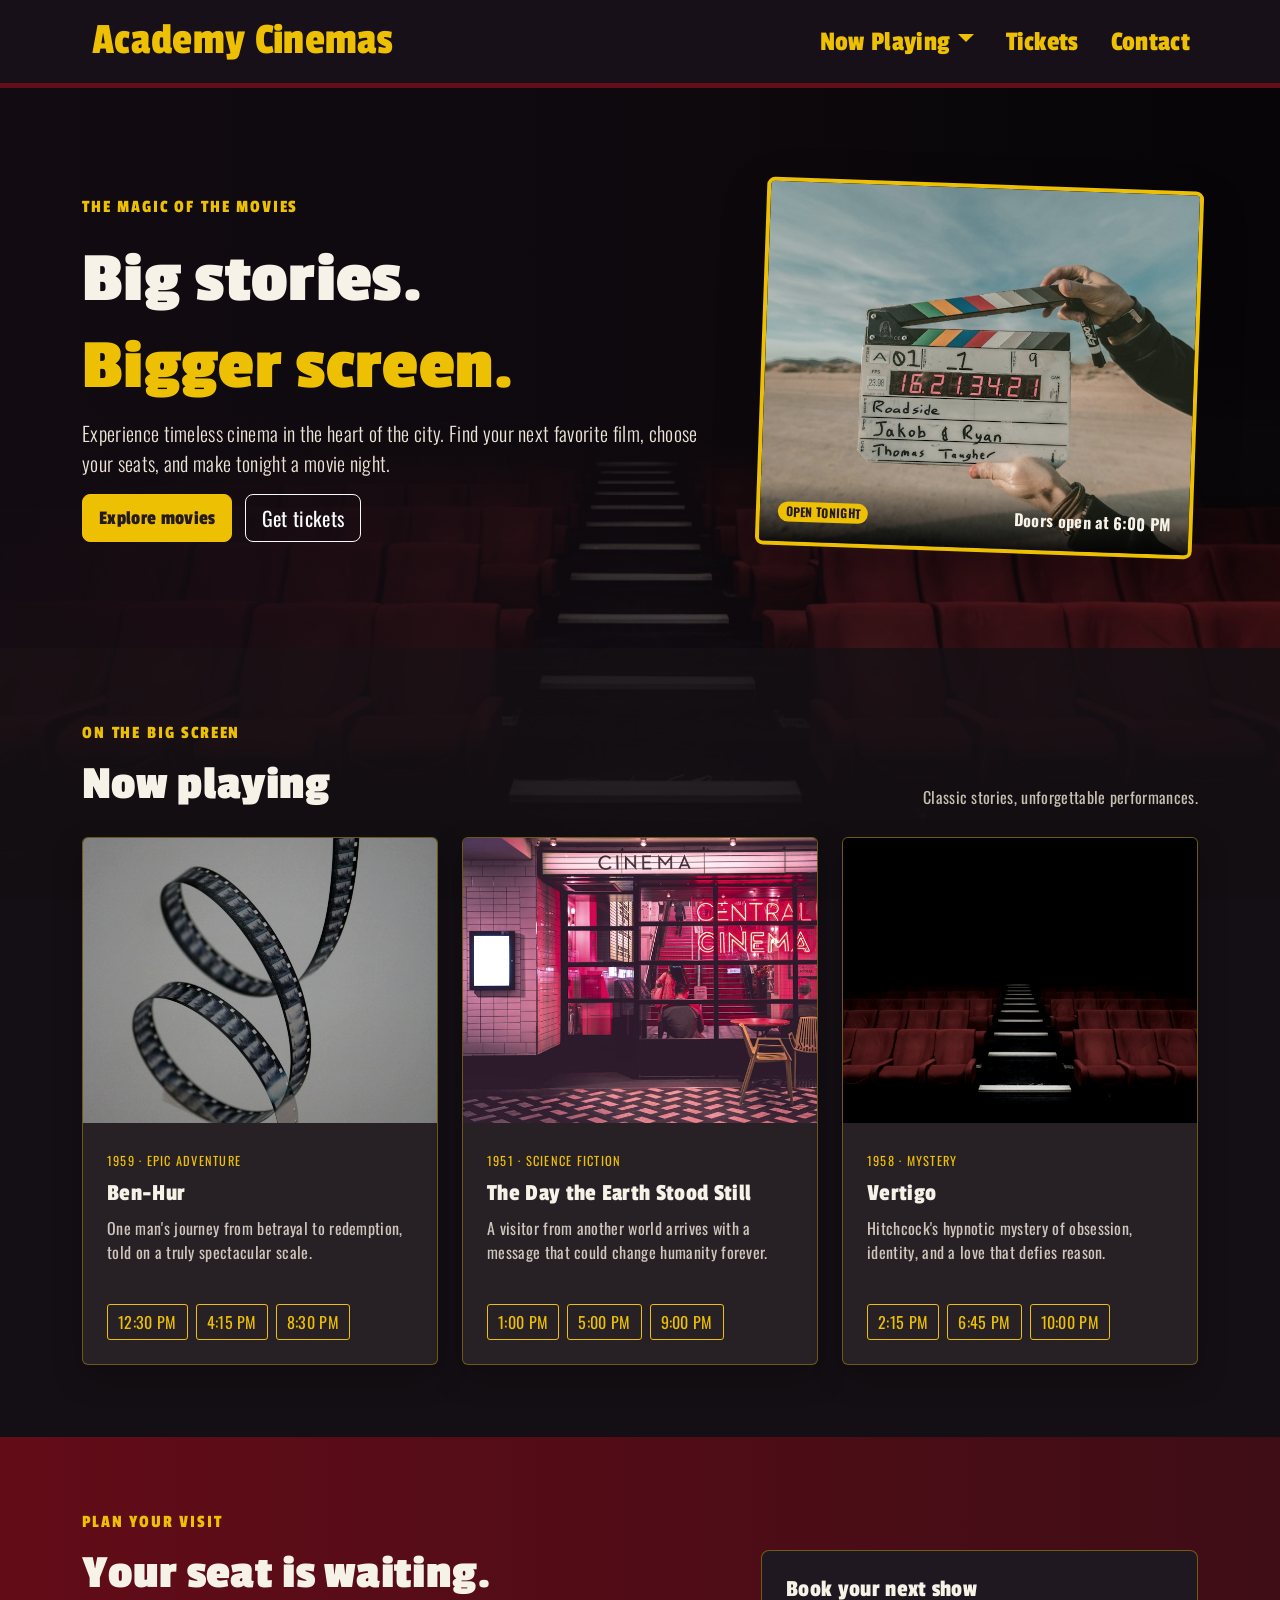
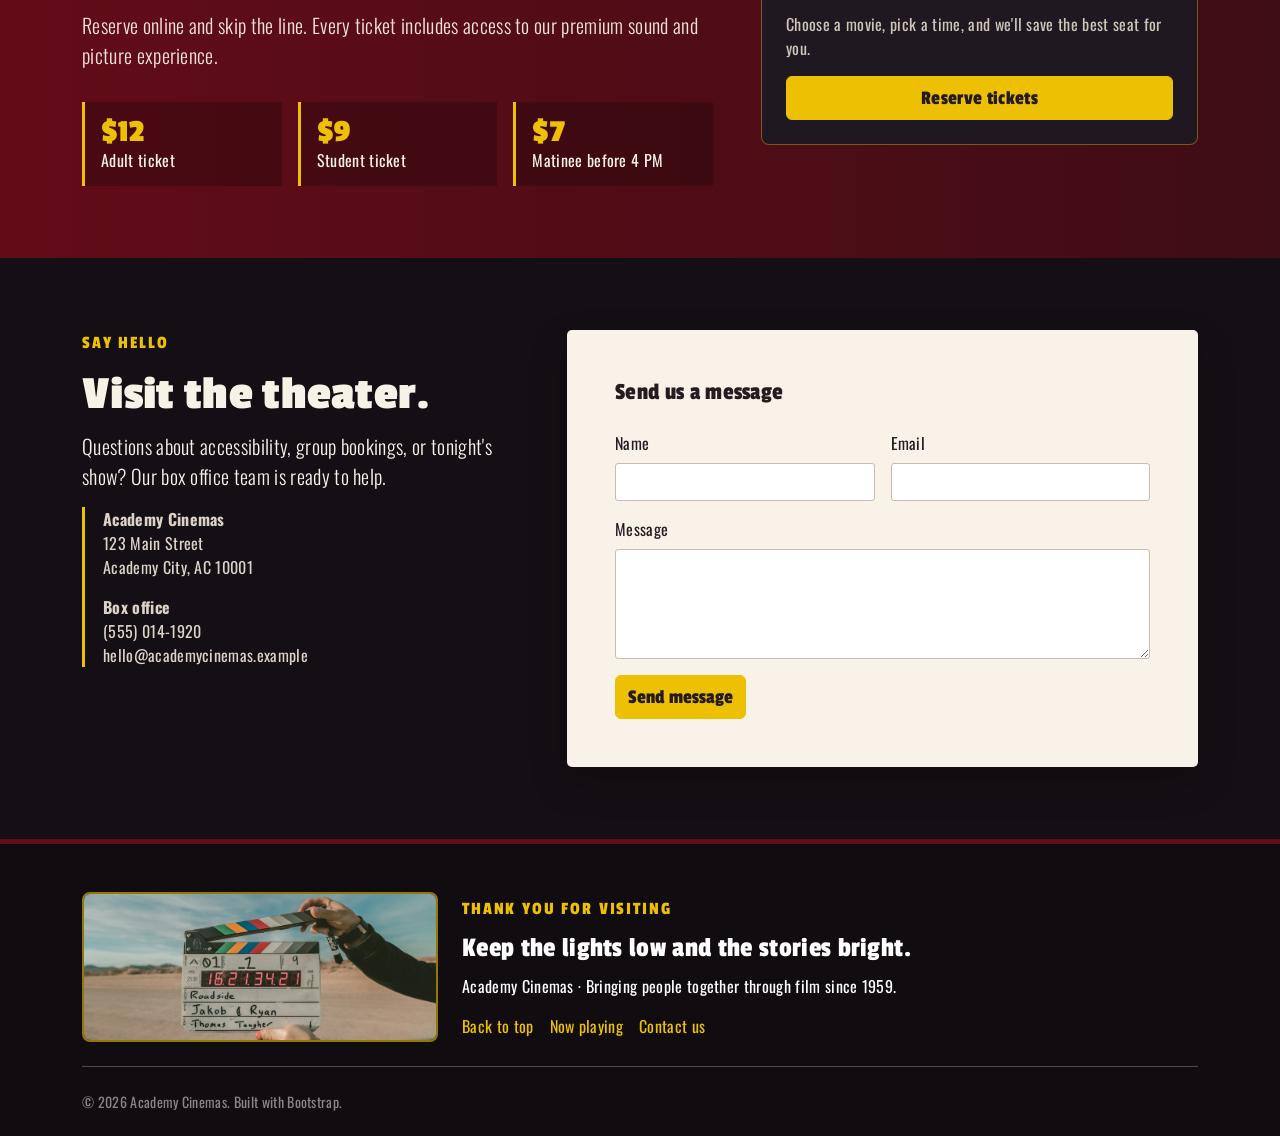
==== Academy-Cinemas/index.html @ 31a177cf "Add Academy Cinemas Bootstrap project" ====
<!doctype html>
<html lang="en">
<head>
  <meta charset="utf-8">
  <meta name="viewport" content="width=device-width, initial-scale=1">
  <meta name="description" content="Academy Cinemas - now playing movies, tickets, and showtimes.">
  <title>Academy Cinemas</title>

  <!-- Bootstrap CSS CDN -->
  <link href="https://cdn.jsdelivr.net/npm/bootstrap@5.3.3/dist/css/bootstrap.min.css" rel="stylesheet" integrity="sha384-QWTKZyjpPEjISv5WaRU9OFeRpok6YctnYmDr5pNlyT2bRjXh0JMhjY6hW+ALEwIH" crossorigin="anonymous">
  <!-- Custom CSS listed last to override Bootstrap CSS based on specificity -->
  <link rel="stylesheet" href="css/custom.css">
</head>
<body>
  <!-- NAVBAR -->
  <nav class="navbar navbar-expand-lg navbar-dark academy-navbar sticky-top" aria-label="Main navigation">
    <div class="container">
      <a class="navbar-brand" href="#home">Academy Cinemas</a>
      <button class="navbar-toggler" type="button" data-bs-toggle="collapse" data-bs-target="#navbarNavDropdown" aria-controls="navbarNavDropdown" aria-expanded="false" aria-label="Toggle navigation">
        <span class="navbar-toggler-icon"></span>
      </button>
      <div class="collapse navbar-collapse" id="navbarNavDropdown">
        <ul class="navbar-nav ms-auto align-items-lg-center">
          <li class="nav-item dropdown">
            <a class="nav-link dropdown-toggle" href="#now-playing" role="button" data-bs-toggle="dropdown" aria-expanded="false">Now Playing</a>
            <ul class="dropdown-menu movie-menu">
              <li><a class="dropdown-item" href="#ben-hur">Ben-Hur</a></li>
              <li><a class="dropdown-item" href="#stood-still">The Day the Earth Stood Still</a></li>
              <li><a class="dropdown-item" href="#vertigo">Vertigo</a></li>
            </ul>
          </li>
          <li class="nav-item"><a class="nav-link" href="#tickets">Tickets</a></li>
          <li class="nav-item"><a class="nav-link" href="#contact">Contact</a></li>
        </ul>
      </div>
    </div>
  </nav>

  <main id="home">
    <!-- HERO -->
    <section class="hero-section py-5">
      <div class="container py-5">
        <div class="row align-items-center g-5">
          <div class="col-lg-7">
            <p class="eyebrow mb-3">The magic of the movies</p>
            <h1 class="display-2 fw-bold">Big stories.<br><span class="text-accent">Bigger screen.</span></h1>
            <p class="lead hero-copy">Experience timeless cinema in the heart of the city. Find your next favorite film, choose your seats, and make tonight a movie night.</p>
            <a class="btn btn-academy btn-lg me-2" href="#now-playing">Explore movies</a>
            <a class="btn btn-outline-light btn-lg" href="#tickets">Get tickets</a>
          </div>
          <div class="col-lg-5">
            <div class="hero-card shadow-lg">
              <img src="images/cinema-screen.jpg" alt="Movie theater seats facing a bright cinema screen" class="img-fluid">
              <div class="hero-card-caption"><span class="badge rounded-pill">OPEN TONIGHT</span><strong>Doors open at 6:00 PM</strong></div>
            </div>
          </div>
        </div>
      </div>
    </section>

    <!-- NOW PLAYING -->
    <section id="now-playing" class="section-shell py-5">
      <div class="container py-4">
        <div class="section-heading d-flex flex-wrap justify-content-between align-items-end gap-3 mb-4">
          <div><p class="eyebrow mb-2">On the big screen</p><h2 class="display-5 fw-bold mb-0">Now playing</h2></div>
          <p class="section-note mb-1">Classic stories, unforgettable performances.</p>
        </div>
        <div class="row g-4">
          <article id="ben-hur" class="col-md-4"><div class="movie-card h-100">
            <img src="images/ben-hur.jpg" alt="Ben-Hur movie poster style image" class="movie-poster">
            <div class="p-4"><span class="movie-year">1959 · EPIC ADVENTURE</span><h3 class="h4 mt-2">Ben-Hur</h3><p>One man's journey from betrayal to redemption, told on a truly spectacular scale.</p><div class="showtimes"><a href="#tickets">12:30 PM</a><a href="#tickets">4:15 PM</a><a href="#tickets">8:30 PM</a></div></div>
          </div></article>
          <article id="stood-still" class="col-md-4"><div class="movie-card h-100">
            <img src="images/stood-still.jpg" alt="The Day the Earth Stood Still movie poster style image" class="movie-poster">
            <div class="p-4"><span class="movie-year">1951 · SCIENCE FICTION</span><h3 class="h4 mt-2">The Day the Earth Stood Still</h3><p>A visitor from another world arrives with a message that could change humanity forever.</p><div class="showtimes"><a href="#tickets">1:00 PM</a><a href="#tickets">5:00 PM</a><a href="#tickets">9:00 PM</a></div></div>
          </div></article>
          <article id="vertigo" class="col-md-4"><div class="movie-card h-100">
            <img src="images/vertigo.jpg" alt="Vertigo movie poster style image" class="movie-poster">
            <div class="p-4"><span class="movie-year">1958 · MYSTERY</span><h3 class="h4 mt-2">Vertigo</h3><p>Hitchcock's hypnotic mystery of obsession, identity, and a love that defies reason.</p><div class="showtimes"><a href="#tickets">2:15 PM</a><a href="#tickets">6:45 PM</a><a href="#tickets">10:00 PM</a></div></div>
          </div></article>
        </div>
      </div>
    </section>

    <!-- TICKETS -->
    <section id="tickets" class="tickets-section py-5">
      <div class="container py-4"><div class="row align-items-center g-5">
        <div class="col-lg-7"><p class="eyebrow mb-2">Plan your visit</p><h2 class="display-5 fw-bold">Your seat is waiting.</h2><p class="lead">Reserve online and skip the line. Every ticket includes access to our premium sound and picture experience.</p><div class="row g-3 mt-2"><div class="col-sm-4"><div class="ticket-detail"><strong>$12</strong><span>Adult ticket</span></div></div><div class="col-sm-4"><div class="ticket-detail"><strong>$9</strong><span>Student ticket</span></div></div><div class="col-sm-4"><div class="ticket-detail"><strong>$7</strong><span>Matinee before 4 PM</span></div></div></div></div>
        <div class="col-lg-5"><div class="ticket-box p-4 rounded-3"><h3 class="h4">Book your next show</h3><p>Choose a movie, pick a time, and we'll save the best seat for you.</p><a class="btn btn-academy w-100" href="#contact">Reserve tickets</a></div></div>
      </div></div>
    </section>

    <!-- CONTACT -->
    <section id="contact" class="section-shell py-5"><div class="container py-4"><div class="row g-5">
      <div class="col-lg-5"><p class="eyebrow mb-2">Say hello</p><h2 class="display-5 fw-bold">Visit the theater.</h2><p class="lead">Questions about accessibility, group bookings, or tonight's show? Our box office team is ready to help.</p><div class="contact-details"><p><strong>Academy Cinemas</strong><br>123 Main Street<br>Academy City, AC 10001</p><p><strong>Box office</strong><br>(555) 014-1920<br>hello@academycinemas.example</p></div></div>
      <div class="col-lg-7"><form class="contact-form p-4 p-md-5" action="#contact" method="post"><h3 class="h4 mb-4">Send us a message</h3><div class="row g-3"><div class="col-md-6"><label for="name" class="form-label">Name</label><input id="name" name="name" type="text" class="form-control" required></div><div class="col-md-6"><label for="email" class="form-label">Email</label><input id="email" name="email" type="email" class="form-control" required></div><div class="col-12"><label for="message" class="form-label">Message</label><textarea id="message" name="message" class="form-control" rows="4" required></textarea></div><div class="col-12"><button type="submit" class="btn btn-academy">Send message</button></div></div></form></div>
    </div></div></section>
  </main>

  <!-- FOOTER -->
  <footer class="academy-footer text-white pt-5 pb-4"><div class="container"><div class="row align-items-center g-4"><div class="col-md-4"><img src="images/footer-reel.jpg" alt="Film reel and cinema light" class="footer-image rounded-3"></div><div class="col-md-8"><p class="eyebrow mb-2">Thank you for visiting</p><h2 class="h3">Keep the lights low and the stories bright.</h2><p class="mb-3">Academy Cinemas · Bringing people together through film since 1959.</p><div class="d-flex flex-wrap gap-3"><a href="#home">Back to top</a><a href="#now-playing">Now playing</a><a href="#contact">Contact us</a></div></div></div><hr class="my-4"><p class="small text-white-50 mb-0">&copy; 2026 Academy Cinemas. Built with Bootstrap.</p></div></footer>

  <!-- Bootstrap JavaScript CDN -->
  <script src="https://cdn.jsdelivr.net/npm/bootstrap@5.3.3/dist/js/bootstrap.bundle.min.js" integrity="sha384-YvpcrYf0tY3lHB60NNkmXc5s9fDVZLESaAA55NDzOxhy9GkcIdslK1eN7N6jIeHz" crossorigin="anonymous"></script>
</body>
</html>
---- Academy-Cinemas/css/custom.css ----
@import url('https://fonts.googleapis.com/css2?family=Oswald:wght@400;500;600&family=Passion+One&display=swap');

:root {
  --main-color: rgb(126, 133, 130);
  --main-color-accent: rgb(237, 192, 3);
  --main-color-transparent: rgba(126, 133, 130, .88);
  --secondary-color: rgba(24, 17, 25, .96);
  --accent-color: rgb(36, 36, 36);
  --accent-text-color: rgb(255, 255, 255);
  --main-font-family: 'Passion One', cursive;
  --body-font-family: 'Oswald', sans-serif;
}

html { scroll-behavior: smooth; }
body { min-width: 320px; background: #171217 url('../images/theater-curtains.jpg') center top / cover fixed; color: #f7f2e8; font-family: var(--body-font-family); letter-spacing: .02em; }

.academy-navbar { min-height: 88px; background: var(--secondary-color); border-bottom: 5px solid #620d17; }
.navbar-brand { color: var(--main-color-accent) !important; font-family: var(--main-font-family); font-size: 2.8rem; line-height: 1; padding-left: 10px; }
.nav-link { color: var(--main-color-accent) !important; font-family: var(--main-font-family); font-size: 1.75rem; padding-left: 1.5rem !important; }
.nav-link:hover, .nav-link:focus { color: var(--accent-text-color) !important; text-shadow: 0 0 5px rgba(237, 192, 3, .75); }
.navbar-toggler { border: 0; }
.navbar-toggler:focus { box-shadow: 0 0 0 .2rem rgba(237, 192, 3, .35); }
.navbar-toggler-icon { background-image: url("data:image/svg+xml,%3csvg xmlns='http://www.w3.org/2000/svg' viewBox='0 0 30 30'%3e%3cpath stroke='rgb(237,192,3)' stroke-linecap='round' stroke-miterlimit='10' stroke-width='2' d='M4 7h22M4 15h22M4 23h22'/%3e%3c/svg%3e"); }
.movie-menu { border: 0; border-radius: 0; box-shadow: 0 0 16px 2px rgba(0,0,0,.4); background: var(--accent-color); padding: 0; }
.dropdown-item { color: var(--main-color-accent); font-family: var(--main-font-family); text-align: center; font-size: 1.45rem; padding: 12px 18px; border-bottom: 2px solid rgb(117,77,13); white-space: normal; }
.dropdown-item:hover, .dropdown-item:focus { color: #fff; background-color: #363636; }

.hero-section { background: linear-gradient(90deg, rgba(18,12,18,.97), rgba(18,12,18,.75), rgba(18,12,18,.38)); min-height: 560px; }
.eyebrow { color: var(--main-color-accent); font-family: var(--main-font-family); font-size: 1.15rem; letter-spacing: .1em; text-transform: uppercase; }
.hero-section h1, h2, h3 { font-family: var(--main-font-family); }
.hero-copy { color: #eee5d8; max-width: 620px; }
.text-accent { color: var(--main-color-accent); }
.btn-academy { background: var(--main-color-accent); border-color: var(--main-color-accent); color: #241a20; font-family: var(--main-font-family); font-size: 1.25rem; }
.btn-academy:hover, .btn-academy:focus { background: #fff; border-color: #fff; color: #241a20; }
.hero-card { position: relative; overflow: hidden; border: 4px solid var(--main-color-accent); border-radius: 8px; transform: rotate(2deg); }
.hero-card img { display: block; width: 100%; height: 360px; object-fit: cover; filter: saturate(.8); }
.hero-card-caption { position: absolute; inset: auto 0 0; display: flex; justify-content: space-between; gap: 10px; align-items: center; padding: 18px; background: linear-gradient(transparent, rgba(0,0,0,.9)); font-family: var(--body-font-family); }
.hero-card-caption .badge { background: var(--main-color-accent); color: #241a20; }

.section-shell { background: rgba(20, 16, 20, .92); }
.section-note { color: #c8bfb1; }
.movie-card { overflow: hidden; background: #272126; border: 1px solid rgba(237,192,3,.35); border-radius: 6px; box-shadow: 0 12px 30px rgba(0,0,0,.25); transition: transform .25s ease, border-color .25s ease; }
.movie-card:hover { transform: translateY(-6px); border-color: var(--main-color-accent); }
.movie-poster { display: block; width: 100%; height: 285px; object-fit: cover; filter: saturate(.75) contrast(1.08); }
.movie-year { color: var(--main-color-accent); font-size: .78rem; letter-spacing: .1em; }
.movie-card p { min-height: 72px; color: #cfc5bb; }
.showtimes { display: flex; flex-wrap: wrap; gap: 8px; }
.showtimes a { border: 1px solid var(--main-color-accent); border-radius: 3px; color: var(--main-color-accent); padding: 5px 10px; text-decoration: none; }
.showtimes a:hover { background: var(--main-color-accent); color: #241a20; }

.tickets-section { background: linear-gradient(90deg, rgba(101,12,24,.97), rgba(68,12,21,.88)); }
.tickets-section .lead { color: #f3e4da; }
.ticket-detail { display: flex; flex-direction: column; padding: 14px 16px; background: rgba(0,0,0,.24); border-left: 3px solid var(--main-color-accent); }
.ticket-detail strong { color: var(--main-color-accent); font-family: var(--main-font-family); font-size: 2rem; line-height: 1; }
.ticket-box { background: #201820; border: 1px solid rgba(237,192,3,.4); }
.ticket-box p { color: #cfc5bb; }

.contact-details { border-left: 3px solid var(--main-color-accent); padding-left: 18px; color: #ddd2c8; }
.contact-form { background: #f8f2e8; border-radius: 5px; color: #261b21; box-shadow: 0 15px 35px rgba(0,0,0,.25); }
.contact-form .form-control { border-color: #c7bdb1; border-radius: 3px; }
.contact-form .form-control:focus { border-color: #8d1522; box-shadow: 0 0 0 .25rem rgba(141,21,34,.18); }

.academy-footer { background: #100c10; border-top: 5px solid #620d17; }
.academy-footer a { color: var(--main-color-accent); text-decoration: none; }
.academy-footer a:hover { color: #fff; }
.footer-image { width: 100%; height: 150px; object-fit: cover; border: 2px solid rgba(237,192,3,.6); }

@media (max-width: 991.98px) {
  .navbar-collapse { padding: 14px 0; }
  .nav-link { padding-left: 0 !important; }
  .movie-menu { border: 1px solid rgba(237,192,3,.35); }
}
@media (max-width: 575.98px) {
  .navbar-brand { font-size: 2.2rem; }
  .hero-section h1 { font-size: 3.6rem; }
  .hero-card img { height: 270px; }
  .hero-card-caption { flex-direction: column; align-items: flex-start; }
}
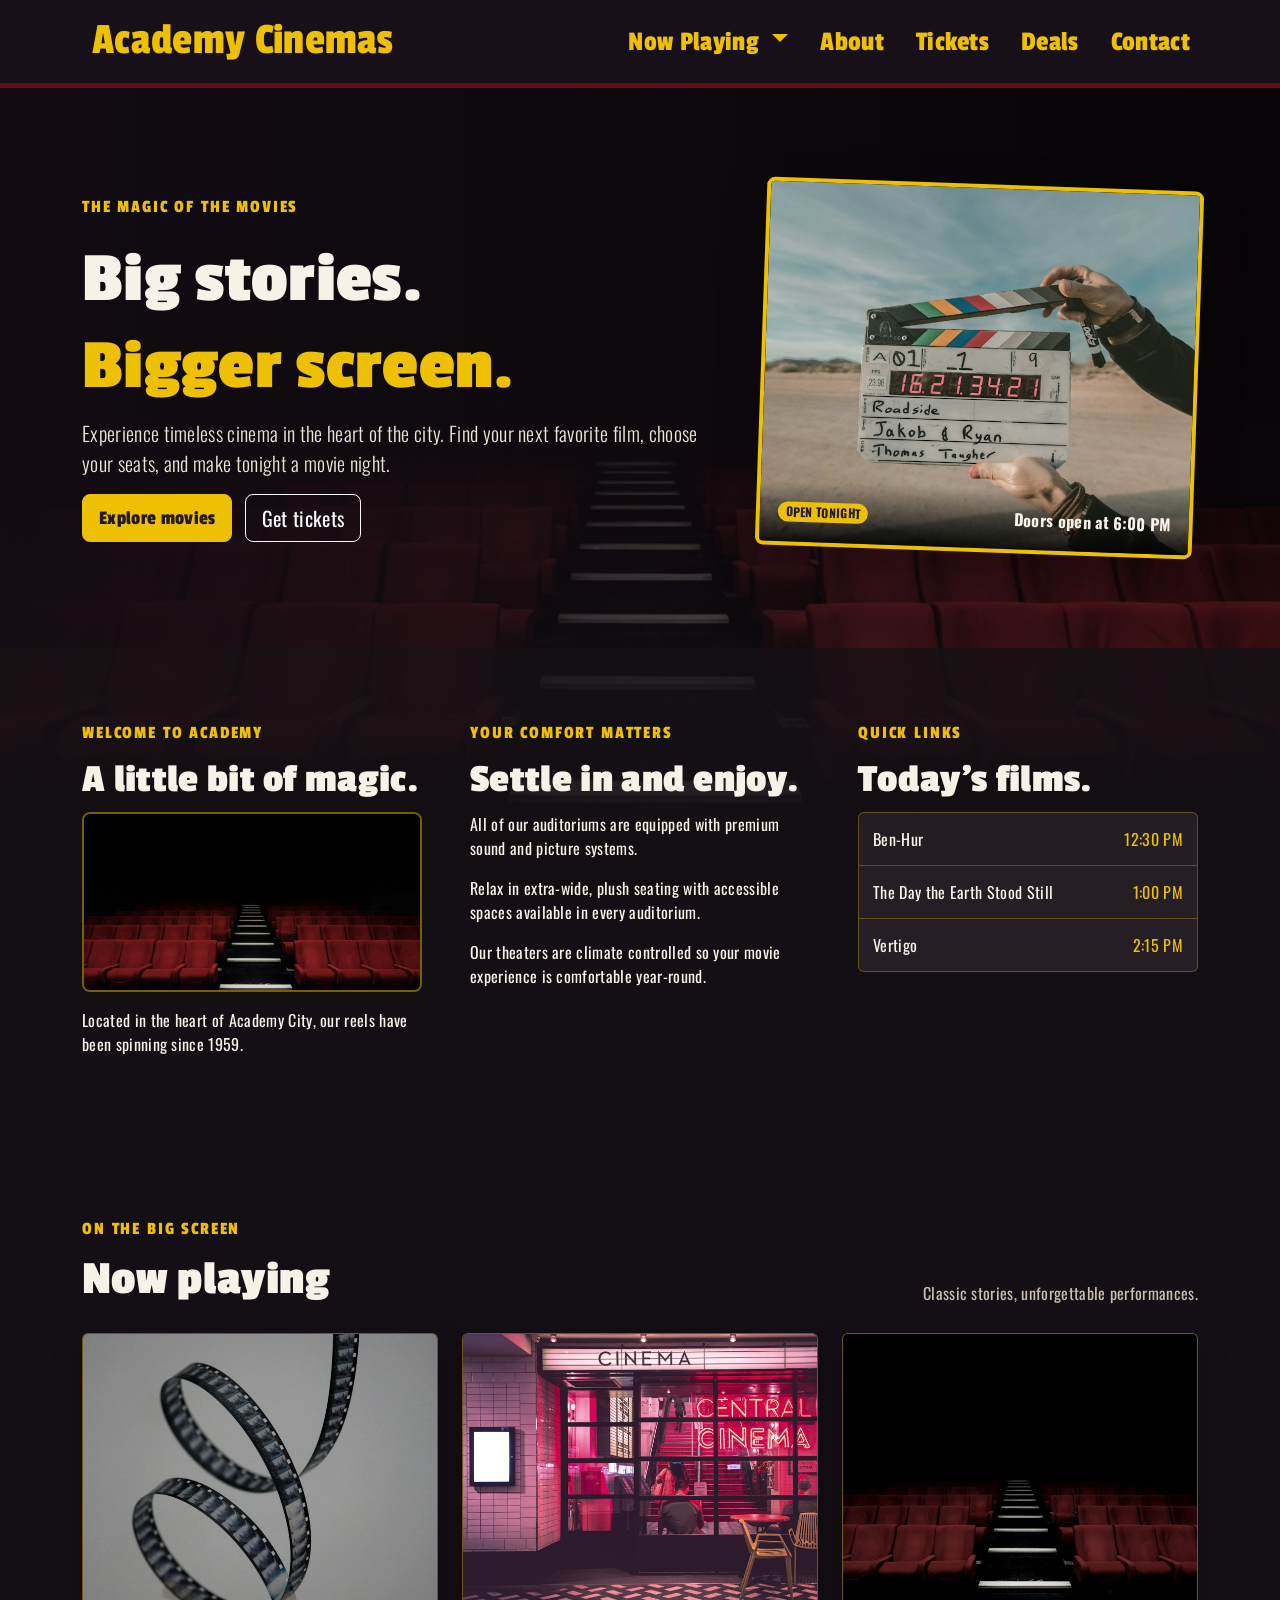
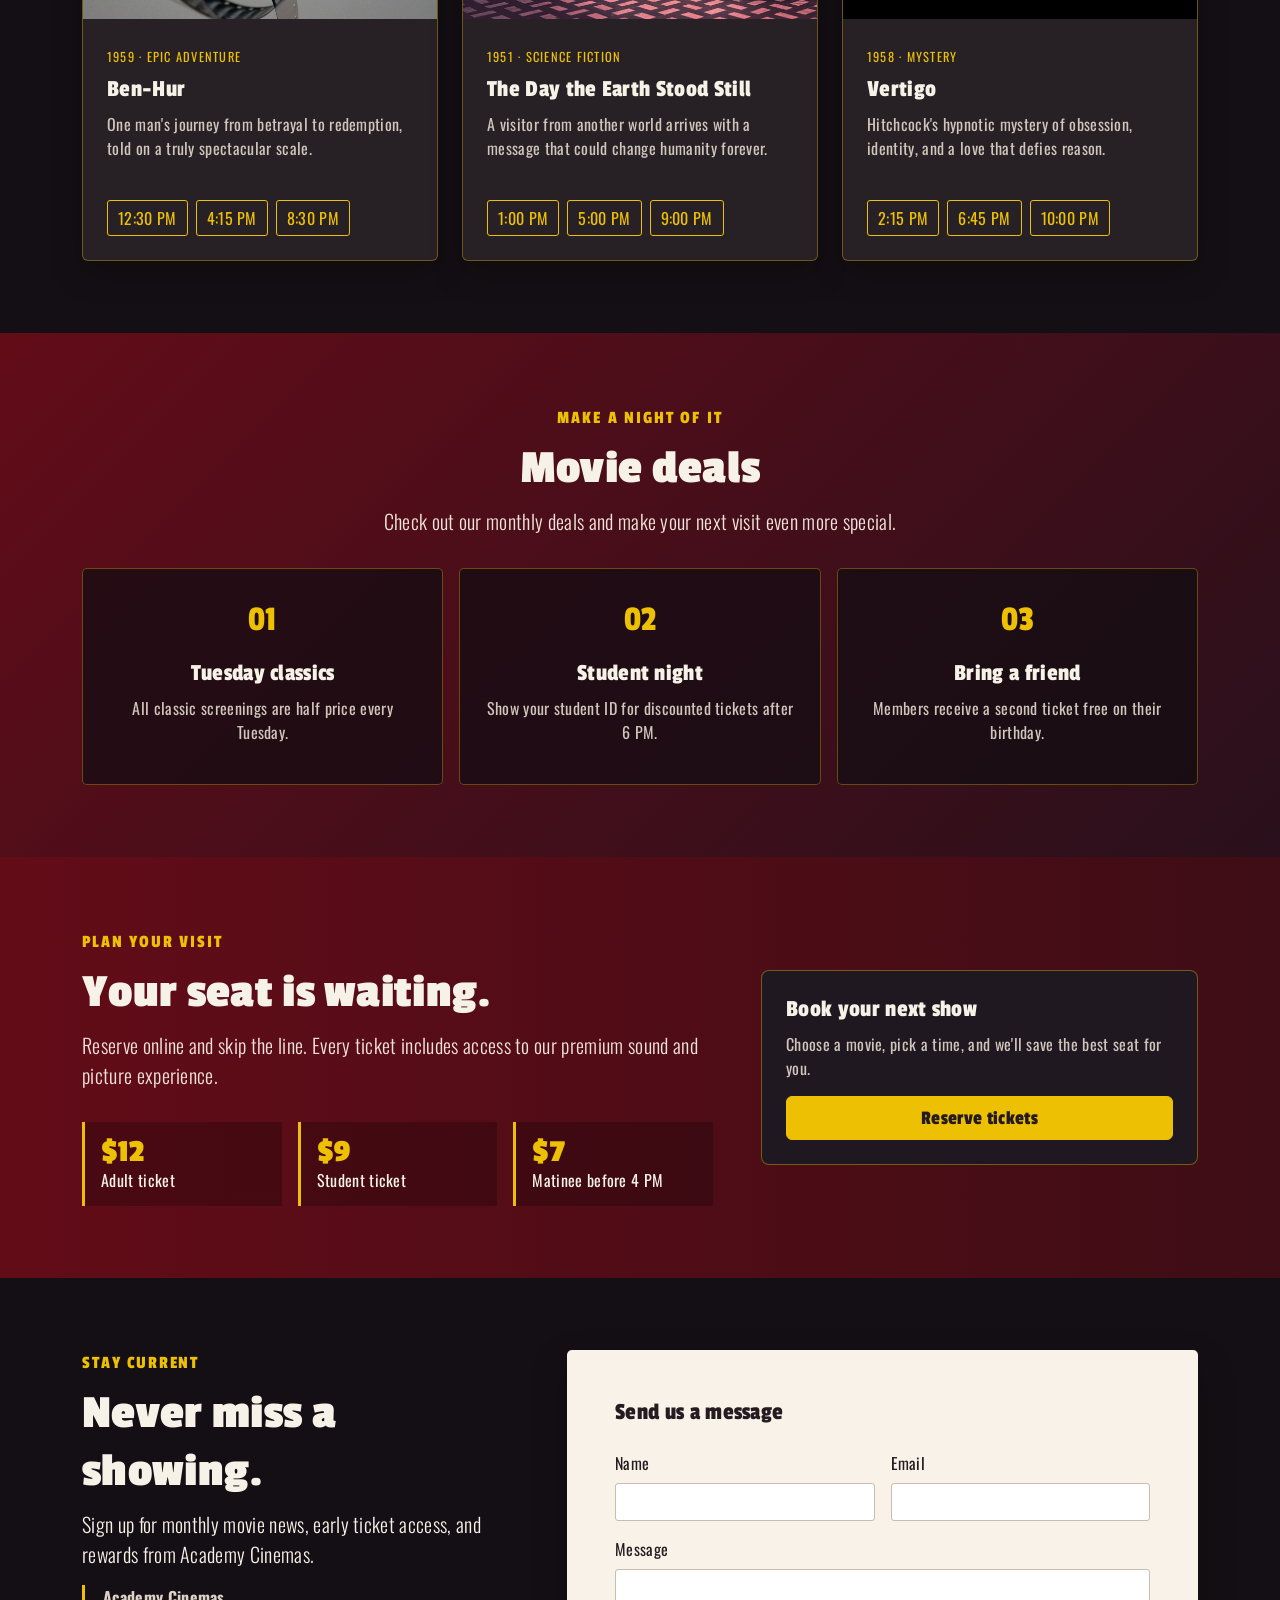
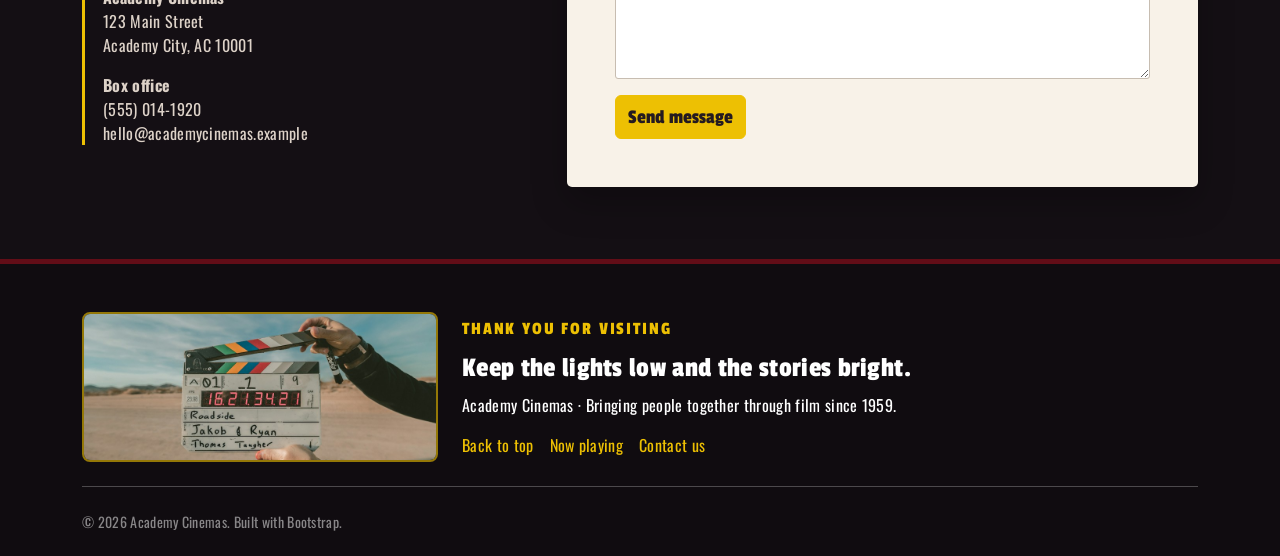
==== commit 8f36e723: "Complete Academy Cinemas Bootstrap sections" ====
--- a/Academy-Cinemas/index.html
+++ b/Academy-Cinemas/index.html
@@ -1,106 +1,245 @@
 <!doctype html>
 <html lang="en">
-<head>
-  <meta charset="utf-8">
-  <meta name="viewport" content="width=device-width, initial-scale=1">
-  <meta name="description" content="Academy Cinemas - now playing movies, tickets, and showtimes.">
-  <title>Academy Cinemas</title>
-
-  <!-- Bootstrap CSS CDN -->
-  <link href="https://cdn.jsdelivr.net/npm/bootstrap@5.3.3/dist/css/bootstrap.min.css" rel="stylesheet" integrity="sha384-QWTKZyjpPEjISv5WaRU9OFeRpok6YctnYmDr5pNlyT2bRjXh0JMhjY6hW+ALEwIH" crossorigin="anonymous">
-  <!-- Custom CSS listed last to override Bootstrap CSS based on specificity -->
-  <link rel="stylesheet" href="css/custom.css">
-</head>
-<body>
-  <!-- NAVBAR -->
-  <nav class="navbar navbar-expand-lg navbar-dark academy-navbar sticky-top" aria-label="Main navigation">
-    <div class="container">
-      <a class="navbar-brand" href="#home">Academy Cinemas</a>
-      <button class="navbar-toggler" type="button" data-bs-toggle="collapse" data-bs-target="#navbarNavDropdown" aria-controls="navbarNavDropdown" aria-expanded="false" aria-label="Toggle navigation">
-        <span class="navbar-toggler-icon"></span>
-      </button>
-      <div class="collapse navbar-collapse" id="navbarNavDropdown">
-        <ul class="navbar-nav ms-auto align-items-lg-center">
-          <li class="nav-item dropdown">
-            <a class="nav-link dropdown-toggle" href="#now-playing" role="button" data-bs-toggle="dropdown" aria-expanded="false">Now Playing</a>
-            <ul class="dropdown-menu movie-menu">
-              <li><a class="dropdown-item" href="#ben-hur">Ben-Hur</a></li>
-              <li><a class="dropdown-item" href="#stood-still">The Day the Earth Stood Still</a></li>
-              <li><a class="dropdown-item" href="#vertigo">Vertigo</a></li>
-            </ul>
-          </li>
-          <li class="nav-item"><a class="nav-link" href="#tickets">Tickets</a></li>
-          <li class="nav-item"><a class="nav-link" href="#contact">Contact</a></li>
-        </ul>
+  <head>
+    <meta charset="utf-8">
+    <meta name="viewport" content="width=device-width, initial-scale=1">
+    <meta name="description" content="Academy Cinemas - now playing movies, showtimes, tickets, and deals.">
+    <title>Academy Cinemas</title>
+
+    <!-- Bootstrap CSS CDN -->
+    <link href="https://cdn.jsdelivr.net/npm/bootstrap@5.3.3/dist/css/bootstrap.min.css" rel="stylesheet" integrity="sha384-QWTKZyjpPEjISv5WaRU9OFeRpok6YctnYmDr5pNlyT2bRjXh0JMhjY6hW+ALEwIH" crossorigin="anonymous">
+    <!-- Custom CSS listed last to override Bootstrap CSS -->
+    <link rel="stylesheet" href="css/custom.css">
+  </head>
+
+  <body id="home">
+    <!-- NAVBAR -->
+    <nav class="navbar navbar-expand-lg navbar-dark academy-navbar sticky-top" aria-label="Main navigation">
+      <div class="container">
+        <a class="navbar-brand" href="#home">Academy Cinemas</a>
+        <button class="navbar-toggler" type="button" data-bs-toggle="collapse" data-bs-target="#navbarNavDropdown" aria-controls="navbarNavDropdown" aria-expanded="false" aria-label="Toggle navigation">
+          <span class="navbar-toggler-icon"></span>
+        </button>
+        <div class="collapse navbar-collapse" id="navbarNavDropdown">
+          <ul class="navbar-nav ms-auto align-items-lg-center">
+            <li class="nav-item dropdown">
+              <a class="nav-link dropdown-toggle" href="#now-playing" role="button" data-bs-toggle="dropdown" aria-expanded="false">
+                Now Playing
+              </a>
+              <ul class="dropdown-menu movie-menu">
+                <li><a class="dropdown-item" href="#ben-hur">Ben-Hur</a></li>
+                <li><a class="dropdown-item" href="#stood-still">The Day the Earth Stood Still</a></li>
+                <li><a class="dropdown-item" href="#vertigo">Vertigo</a></li>
+              </ul>
+            </li>
+            <li class="nav-item"><a class="nav-link" href="#about">About</a></li>
+            <li class="nav-item"><a class="nav-link" href="#tickets">Tickets</a></li>
+            <li class="nav-item"><a class="nav-link" href="#deals">Deals</a></li>
+            <li class="nav-item"><a class="nav-link" href="#contact">Contact</a></li>
+          </ul>
+        </div>
       </div>
-    </div>
-  </nav>
-
-  <main id="home">
-    <!-- HERO -->
-    <section class="hero-section py-5">
-      <div class="container py-5">
-        <div class="row align-items-center g-5">
-          <div class="col-lg-7">
-            <p class="eyebrow mb-3">The magic of the movies</p>
-            <h1 class="display-2 fw-bold">Big stories.<br><span class="text-accent">Bigger screen.</span></h1>
-            <p class="lead hero-copy">Experience timeless cinema in the heart of the city. Find your next favorite film, choose your seats, and make tonight a movie night.</p>
-            <a class="btn btn-academy btn-lg me-2" href="#now-playing">Explore movies</a>
-            <a class="btn btn-outline-light btn-lg" href="#tickets">Get tickets</a>
-          </div>
-          <div class="col-lg-5">
-            <div class="hero-card shadow-lg">
-              <img src="images/cinema-screen.jpg" alt="Movie theater seats facing a bright cinema screen" class="img-fluid">
-              <div class="hero-card-caption"><span class="badge rounded-pill">OPEN TONIGHT</span><strong>Doors open at 6:00 PM</strong></div>
-            </div>
-          </div>
-        </div>
+    </nav>
+
+    <main>
+      <!-- HERO / JUMBOTRON -->
+      <header class="hero-section py-5">
+        <div class="container py-5">
+          <div class="row align-items-center g-5">
+            <div class="col-lg-7">
+              <p class="eyebrow mb-3">The magic of the movies</p>
+              <h1 class="display-2 fw-bold">Big stories.<br><span class="text-accent">Bigger screen.</span></h1>
+              <p class="lead hero-copy">Experience timeless cinema in the heart of the city. Find your next favorite film, choose your seats, and make tonight a movie night.</p>
+              <a class="btn btn-academy btn-lg me-2" href="#now-playing">Explore movies</a>
+              <a class="btn btn-outline-light btn-lg" href="#tickets">Get tickets</a>
+            </div>
+            <div class="col-lg-5">
+              <div class="hero-card shadow-lg">
+                <img src="images/cinema-screen.jpg" alt="Movie theater seats facing a bright cinema screen" class="img-fluid">
+                <div class="hero-card-caption">
+                  <span class="badge rounded-pill">OPEN TONIGHT</span>
+                  <strong>Doors open at 6:00 PM</strong>
+                </div>
+              </div>
+            </div>
+          </div>
+        </div>
+      </header>
+
+      <!-- ABOUT / ACCOMMODATIONS -->
+      <section id="about" class="section-shell py-5">
+        <div class="container py-4">
+          <div class="row g-5">
+            <div class="col-md-4">
+              <p class="eyebrow mb-2">Welcome to Academy</p>
+              <h2 class="display-6 fw-bold">A little bit of magic.</h2>
+              <img class="img-fluid rounded-3 about-image" src="images/theater-curtains.jpg" alt="Red theater curtains ready for a movie screening">
+              <p class="mt-3">Located in the heart of Academy City, our reels have been spinning since 1959.</p>
+            </div>
+            <div class="col-md-4">
+              <p class="eyebrow mb-2">Your comfort matters</p>
+              <h2 class="display-6 fw-bold">Settle in and enjoy.</h2>
+              <p>All of our auditoriums are equipped with premium sound and picture systems.</p>
+              <p>Relax in extra-wide, plush seating with accessible spaces available in every auditorium.</p>
+              <p>Our theaters are climate controlled so your movie experience is comfortable year-round.</p>
+            </div>
+            <div class="col-md-4">
+              <p class="eyebrow mb-2">Quick links</p>
+              <h2 class="display-6 fw-bold">Today's films.</h2>
+              <ul class="list-group showtime-list">
+                <li class="list-group-item"><a href="#ben-hur">Ben-Hur <span>12:30 PM</span></a></li>
+                <li class="list-group-item"><a href="#stood-still">The Day the Earth Stood Still <span>1:00 PM</span></a></li>
+                <li class="list-group-item"><a href="#vertigo">Vertigo <span>2:15 PM</span></a></li>
+              </ul>
+            </div>
+          </div>
+        </div>
+      </section>
+
+      <!-- NOW PLAYING / SHOWTIMES -->
+      <section id="now-playing" class="section-shell py-5">
+        <div class="container py-4">
+          <div class="section-heading d-flex flex-wrap justify-content-between align-items-end gap-3 mb-4">
+            <div>
+              <p class="eyebrow mb-2">On the big screen</p>
+              <h2 class="display-5 fw-bold mb-0">Now playing</h2>
+            </div>
+            <p class="section-note mb-1">Classic stories, unforgettable performances.</p>
+          </div>
+          <div class="row g-4">
+            <article id="ben-hur" class="col-md-4">
+              <div class="movie-card h-100">
+                <img src="images/ben-hur.jpg" alt="Ben-Hur movie poster style image" class="movie-poster">
+                <div class="p-4">
+                  <span class="movie-year">1959 · EPIC ADVENTURE</span>
+                  <h3 class="h4 mt-2">Ben-Hur</h3>
+                  <p>One man's journey from betrayal to redemption, told on a truly spectacular scale.</p>
+                  <div class="showtimes">
+                    <a href="#tickets">12:30 PM</a><a href="#tickets">4:15 PM</a><a href="#tickets">8:30 PM</a>
+                  </div>
+                </div>
+              </div>
+            </article>
+            <article id="stood-still" class="col-md-4">
+              <div class="movie-card h-100">
+                <img src="images/stood-still.jpg" alt="The Day the Earth Stood Still movie poster style image" class="movie-poster">
+                <div class="p-4">
+                  <span class="movie-year">1951 · SCIENCE FICTION</span>
+                  <h3 class="h4 mt-2">The Day the Earth Stood Still</h3>
+                  <p>A visitor from another world arrives with a message that could change humanity forever.</p>
+                  <div class="showtimes">
+                    <a href="#tickets">1:00 PM</a><a href="#tickets">5:00 PM</a><a href="#tickets">9:00 PM</a>
+                  </div>
+                </div>
+              </div>
+            </article>
+            <article id="vertigo" class="col-md-4">
+              <div class="movie-card h-100">
+                <img src="images/vertigo.jpg" alt="Vertigo movie poster style image" class="movie-poster">
+                <div class="p-4">
+                  <span class="movie-year">1958 · MYSTERY</span>
+                  <h3 class="h4 mt-2">Vertigo</h3>
+                  <p>Hitchcock's hypnotic mystery of obsession, identity, and a love that defies reason.</p>
+                  <div class="showtimes">
+                    <a href="#tickets">2:15 PM</a><a href="#tickets">6:45 PM</a><a href="#tickets">10:00 PM</a>
+                  </div>
+                </div>
+              </div>
+            </article>
+          </div>
+        </div>
+      </section>
+
+      <!-- MOVIE DEALS -->
+      <section id="deals" class="deals-section py-5">
+        <div class="container py-4 text-center">
+          <p class="eyebrow mb-2">Make a night of it</p>
+          <h2 class="display-5 fw-bold">Movie deals</h2>
+          <p class="lead mx-auto deals-copy">Check out our monthly deals and make your next visit even more special.</p>
+          <div class="row g-3 justify-content-center mt-3">
+            <div class="col-md-4"><div class="deal-card p-4 h-100"><span class="deal-icon">01</span><h3 class="h4">Tuesday classics</h3><p>All classic screenings are half price every Tuesday.</p></div></div>
+            <div class="col-md-4"><div class="deal-card p-4 h-100"><span class="deal-icon">02</span><h3 class="h4">Student night</h3><p>Show your student ID for discounted tickets after 6 PM.</p></div></div>
+            <div class="col-md-4"><div class="deal-card p-4 h-100"><span class="deal-icon">03</span><h3 class="h4">Bring a friend</h3><p>Members receive a second ticket free on their birthday.</p></div></div>
+          </div>
+        </div>
+      </section>
+
+      <!-- TICKETS -->
+      <section id="tickets" class="tickets-section py-5">
+        <div class="container py-4">
+          <div class="row align-items-center g-5">
+            <div class="col-lg-7">
+              <p class="eyebrow mb-2">Plan your visit</p>
+              <h2 class="display-5 fw-bold">Your seat is waiting.</h2>
+              <p class="lead">Reserve online and skip the line. Every ticket includes access to our premium sound and picture experience.</p>
+              <div class="row g-3 mt-2">
+                <div class="col-sm-4"><div class="ticket-detail"><strong>$12</strong><span>Adult ticket</span></div></div>
+                <div class="col-sm-4"><div class="ticket-detail"><strong>$9</strong><span>Student ticket</span></div></div>
+                <div class="col-sm-4"><div class="ticket-detail"><strong>$7</strong><span>Matinee before 4 PM</span></div></div>
+              </div>
+            </div>
+            <div class="col-lg-5">
+              <div class="ticket-box p-4 rounded-3">
+                <h3 class="h4">Book your next show</h3>
+                <p>Choose a movie, pick a time, and we'll save the best seat for you.</p>
+                <a class="btn btn-academy w-100" href="#contact">Reserve tickets</a>
+              </div>
+            </div>
+          </div>
+        </div>
+      </section>
+
+      <!-- NEWSLETTER / CONTACT -->
+      <section id="contact" class="section-shell py-5">
+        <div class="container py-4">
+          <div class="row g-5">
+            <div class="col-lg-5">
+              <p class="eyebrow mb-2">Stay current</p>
+              <h2 class="display-5 fw-bold">Never miss a showing.</h2>
+              <p class="lead">Sign up for monthly movie news, early ticket access, and rewards from Academy Cinemas.</p>
+              <div class="contact-details">
+                <p><strong>Academy Cinemas</strong><br>123 Main Street<br>Academy City, AC 10001</p>
+                <p><strong>Box office</strong><br>(555) 014-1920<br>hello@academycinemas.example</p>
+              </div>
+            </div>
+            <div class="col-lg-7">
+              <form class="contact-form p-4 p-md-5" action="#contact" method="post">
+                <h3 class="h4 mb-4">Send us a message</h3>
+                <div class="row g-3">
+                  <div class="col-md-6"><label for="name" class="form-label">Name</label><input id="name" name="name" type="text" class="form-control" required></div>
+                  <div class="col-md-6"><label for="email" class="form-label">Email</label><input id="email" name="email" type="email" class="form-control" required></div>
+                  <div class="col-12"><label for="message" class="form-label">Message</label><textarea id="message" name="message" class="form-control" rows="4" required></textarea></div>
+                  <div class="col-12"><button type="submit" class="btn btn-academy">Send message</button></div>
+                </div>
+              </form>
+            </div>
+          </div>
+        </div>
+      </section>
+    </main>
+
+    <!-- BOOTSTRAP FOOTER -->
+    <footer class="academy-footer text-white pt-5 pb-4">
+      <div class="container">
+        <div class="row align-items-center g-4">
+          <div class="col-md-4">
+            <img src="images/footer-reel.jpg" alt="Film reel and cinema light" class="footer-image rounded-3">
+          </div>
+          <div class="col-md-8">
+            <p class="eyebrow mb-2">Thank you for visiting</p>
+            <h2 class="h3">Keep the lights low and the stories bright.</h2>
+            <p class="mb-3">Academy Cinemas · Bringing people together through film since 1959.</p>
+            <div class="d-flex flex-wrap gap-3">
+              <a href="#home">Back to top</a><a href="#now-playing">Now playing</a><a href="#contact">Contact us</a>
+            </div>
+          </div>
+        </div>
+        <hr class="my-4">
+        <p class="small text-white-50 mb-0">&copy; 2026 Academy Cinemas. Built with Bootstrap.</p>
       </div>
-    </section>
-
-    <!-- NOW PLAYING -->
-    <section id="now-playing" class="section-shell py-5">
-      <div class="container py-4">
-        <div class="section-heading d-flex flex-wrap justify-content-between align-items-end gap-3 mb-4">
-          <div><p class="eyebrow mb-2">On the big screen</p><h2 class="display-5 fw-bold mb-0">Now playing</h2></div>
-          <p class="section-note mb-1">Classic stories, unforgettable performances.</p>
-        </div>
-        <div class="row g-4">
-          <article id="ben-hur" class="col-md-4"><div class="movie-card h-100">
-            <img src="images/ben-hur.jpg" alt="Ben-Hur movie poster style image" class="movie-poster">
-            <div class="p-4"><span class="movie-year">1959 · EPIC ADVENTURE</span><h3 class="h4 mt-2">Ben-Hur</h3><p>One man's journey from betrayal to redemption, told on a truly spectacular scale.</p><div class="showtimes"><a href="#tickets">12:30 PM</a><a href="#tickets">4:15 PM</a><a href="#tickets">8:30 PM</a></div></div>
-          </div></article>
-          <article id="stood-still" class="col-md-4"><div class="movie-card h-100">
-            <img src="images/stood-still.jpg" alt="The Day the Earth Stood Still movie poster style image" class="movie-poster">
-            <div class="p-4"><span class="movie-year">1951 · SCIENCE FICTION</span><h3 class="h4 mt-2">The Day the Earth Stood Still</h3><p>A visitor from another world arrives with a message that could change humanity forever.</p><div class="showtimes"><a href="#tickets">1:00 PM</a><a href="#tickets">5:00 PM</a><a href="#tickets">9:00 PM</a></div></div>
-          </div></article>
-          <article id="vertigo" class="col-md-4"><div class="movie-card h-100">
-            <img src="images/vertigo.jpg" alt="Vertigo movie poster style image" class="movie-poster">
-            <div class="p-4"><span class="movie-year">1958 · MYSTERY</span><h3 class="h4 mt-2">Vertigo</h3><p>Hitchcock's hypnotic mystery of obsession, identity, and a love that defies reason.</p><div class="showtimes"><a href="#tickets">2:15 PM</a><a href="#tickets">6:45 PM</a><a href="#tickets">10:00 PM</a></div></div>
-          </div></article>
-        </div>
-      </div>
-    </section>
-
-    <!-- TICKETS -->
-    <section id="tickets" class="tickets-section py-5">
-      <div class="container py-4"><div class="row align-items-center g-5">
-        <div class="col-lg-7"><p class="eyebrow mb-2">Plan your visit</p><h2 class="display-5 fw-bold">Your seat is waiting.</h2><p class="lead">Reserve online and skip the line. Every ticket includes access to our premium sound and picture experience.</p><div class="row g-3 mt-2"><div class="col-sm-4"><div class="ticket-detail"><strong>$12</strong><span>Adult ticket</span></div></div><div class="col-sm-4"><div class="ticket-detail"><strong>$9</strong><span>Student ticket</span></div></div><div class="col-sm-4"><div class="ticket-detail"><strong>$7</strong><span>Matinee before 4 PM</span></div></div></div></div>
-        <div class="col-lg-5"><div class="ticket-box p-4 rounded-3"><h3 class="h4">Book your next show</h3><p>Choose a movie, pick a time, and we'll save the best seat for you.</p><a class="btn btn-academy w-100" href="#contact">Reserve tickets</a></div></div>
-      </div></div>
-    </section>
-
-    <!-- CONTACT -->
-    <section id="contact" class="section-shell py-5"><div class="container py-4"><div class="row g-5">
-      <div class="col-lg-5"><p class="eyebrow mb-2">Say hello</p><h2 class="display-5 fw-bold">Visit the theater.</h2><p class="lead">Questions about accessibility, group bookings, or tonight's show? Our box office team is ready to help.</p><div class="contact-details"><p><strong>Academy Cinemas</strong><br>123 Main Street<br>Academy City, AC 10001</p><p><strong>Box office</strong><br>(555) 014-1920<br>hello@academycinemas.example</p></div></div>
-      <div class="col-lg-7"><form class="contact-form p-4 p-md-5" action="#contact" method="post"><h3 class="h4 mb-4">Send us a message</h3><div class="row g-3"><div class="col-md-6"><label for="name" class="form-label">Name</label><input id="name" name="name" type="text" class="form-control" required></div><div class="col-md-6"><label for="email" class="form-label">Email</label><input id="email" name="email" type="email" class="form-control" required></div><div class="col-12"><label for="message" class="form-label">Message</label><textarea id="message" name="message" class="form-control" rows="4" required></textarea></div><div class="col-12"><button type="submit" class="btn btn-academy">Send message</button></div></div></form></div>
-    </div></div></section>
-  </main>
-
-  <!-- FOOTER -->
-  <footer class="academy-footer text-white pt-5 pb-4"><div class="container"><div class="row align-items-center g-4"><div class="col-md-4"><img src="images/footer-reel.jpg" alt="Film reel and cinema light" class="footer-image rounded-3"></div><div class="col-md-8"><p class="eyebrow mb-2">Thank you for visiting</p><h2 class="h3">Keep the lights low and the stories bright.</h2><p class="mb-3">Academy Cinemas · Bringing people together through film since 1959.</p><div class="d-flex flex-wrap gap-3"><a href="#home">Back to top</a><a href="#now-playing">Now playing</a><a href="#contact">Contact us</a></div></div></div><hr class="my-4"><p class="small text-white-50 mb-0">&copy; 2026 Academy Cinemas. Built with Bootstrap.</p></div></footer>
-
-  <!-- Bootstrap JavaScript CDN -->
-  <script src="https://cdn.jsdelivr.net/npm/bootstrap@5.3.3/dist/js/bootstrap.bundle.min.js" integrity="sha384-YvpcrYf0tY3lHB60NNkmXc5s9fDVZLESaAA55NDzOxhy9GkcIdslK1eN7N6jIeHz" crossorigin="anonymous"></script>
-</body>
+    </footer>
+
+    <!-- Bootstrap JavaScript CDN: required for dropdown and mobile menu -->
+    <script src="https://cdn.jsdelivr.net/npm/bootstrap@5.3.3/dist/js/bootstrap.bundle.min.js" integrity="sha384-YvpcrYf0tY3lHB60NNkmXc5s9fDVZLESaAA55NDzOxhy9GkcIdslK1eN7N6jIeHz" crossorigin="anonymous"></script>
+  </body>
 </html>
--- a/Academy-Cinemas/css/custom.css
+++ b/Academy-Cinemas/css/custom.css
@@ -13,7 +13,6 @@
 
 html { scroll-behavior: smooth; }
 body { min-width: 320px; background: #171217 url('../images/theater-curtains.jpg') center top / cover fixed; color: #f7f2e8; font-family: var(--body-font-family); letter-spacing: .02em; }
-
 .academy-navbar { min-height: 88px; background: var(--secondary-color); border-bottom: 5px solid #620d17; }
 .navbar-brand { color: var(--main-color-accent) !important; font-family: var(--main-font-family); font-size: 2.8rem; line-height: 1; padding-left: 10px; }
 .nav-link { color: var(--main-color-accent) !important; font-family: var(--main-font-family); font-size: 1.75rem; padding-left: 1.5rem !important; }
@@ -24,7 +23,6 @@
 .movie-menu { border: 0; border-radius: 0; box-shadow: 0 0 16px 2px rgba(0,0,0,.4); background: var(--accent-color); padding: 0; }
 .dropdown-item { color: var(--main-color-accent); font-family: var(--main-font-family); text-align: center; font-size: 1.45rem; padding: 12px 18px; border-bottom: 2px solid rgb(117,77,13); white-space: normal; }
 .dropdown-item:hover, .dropdown-item:focus { color: #fff; background-color: #363636; }
-
 .hero-section { background: linear-gradient(90deg, rgba(18,12,18,.97), rgba(18,12,18,.75), rgba(18,12,18,.38)); min-height: 560px; }
 .eyebrow { color: var(--main-color-accent); font-family: var(--main-font-family); font-size: 1.15rem; letter-spacing: .1em; text-transform: uppercase; }
 .hero-section h1, h2, h3 { font-family: var(--main-font-family); }
@@ -36,7 +34,6 @@
 .hero-card img { display: block; width: 100%; height: 360px; object-fit: cover; filter: saturate(.8); }
 .hero-card-caption { position: absolute; inset: auto 0 0; display: flex; justify-content: space-between; gap: 10px; align-items: center; padding: 18px; background: linear-gradient(transparent, rgba(0,0,0,.9)); font-family: var(--body-font-family); }
 .hero-card-caption .badge { background: var(--main-color-accent); color: #241a20; }
-
 .section-shell { background: rgba(20, 16, 20, .92); }
 .section-note { color: #c8bfb1; }
 .movie-card { overflow: hidden; background: #272126; border: 1px solid rgba(237,192,3,.35); border-radius: 6px; box-shadow: 0 12px 30px rgba(0,0,0,.25); transition: transform .25s ease, border-color .25s ease; }
@@ -47,32 +44,29 @@
 .showtimes { display: flex; flex-wrap: wrap; gap: 8px; }
 .showtimes a { border: 1px solid var(--main-color-accent); border-radius: 3px; color: var(--main-color-accent); padding: 5px 10px; text-decoration: none; }
 .showtimes a:hover { background: var(--main-color-accent); color: #241a20; }
-
 .tickets-section { background: linear-gradient(90deg, rgba(101,12,24,.97), rgba(68,12,21,.88)); }
 .tickets-section .lead { color: #f3e4da; }
 .ticket-detail { display: flex; flex-direction: column; padding: 14px 16px; background: rgba(0,0,0,.24); border-left: 3px solid var(--main-color-accent); }
 .ticket-detail strong { color: var(--main-color-accent); font-family: var(--main-font-family); font-size: 2rem; line-height: 1; }
 .ticket-box { background: #201820; border: 1px solid rgba(237,192,3,.4); }
 .ticket-box p { color: #cfc5bb; }
-
 .contact-details { border-left: 3px solid var(--main-color-accent); padding-left: 18px; color: #ddd2c8; }
 .contact-form { background: #f8f2e8; border-radius: 5px; color: #261b21; box-shadow: 0 15px 35px rgba(0,0,0,.25); }
 .contact-form .form-control { border-color: #c7bdb1; border-radius: 3px; }
 .contact-form .form-control:focus { border-color: #8d1522; box-shadow: 0 0 0 .25rem rgba(141,21,34,.18); }
-
 .academy-footer { background: #100c10; border-top: 5px solid #620d17; }
 .academy-footer a { color: var(--main-color-accent); text-decoration: none; }
 .academy-footer a:hover { color: #fff; }
 .footer-image { width: 100%; height: 150px; object-fit: cover; border: 2px solid rgba(237,192,3,.6); }
-
-@media (max-width: 991.98px) {
-  .navbar-collapse { padding: 14px 0; }
-  .nav-link { padding-left: 0 !important; }
-  .movie-menu { border: 1px solid rgba(237,192,3,.35); }
-}
-@media (max-width: 575.98px) {
-  .navbar-brand { font-size: 2.2rem; }
-  .hero-section h1 { font-size: 3.6rem; }
-  .hero-card img { height: 270px; }
-  .hero-card-caption { flex-direction: column; align-items: flex-start; }
-}
+.about-image { width: 100%; height: 180px; object-fit: cover; border: 2px solid rgba(237, 192, 3, .45); }
+.showtime-list .list-group-item { background: rgba(39, 33, 38, .9); border-color: rgba(237, 192, 3, .3); padding: 0; }
+.showtime-list a { display: flex; justify-content: space-between; gap: 12px; padding: 14px; color: #f7f2e8; text-decoration: none; }
+.showtime-list a:hover { color: var(--main-color-accent); background: #363036; }
+.showtime-list span { color: var(--main-color-accent); white-space: nowrap; }
+.deals-section { background: linear-gradient(135deg, rgba(101, 12, 24, .97), rgba(42, 16, 28, .94)); }
+.deals-copy { max-width: 620px; color: #f3e4da; }
+.deal-card { background: rgba(19, 13, 19, .72); border: 1px solid rgba(237, 192, 3, .35); border-radius: 5px; }
+.deal-card p { color: #cfc5bb; }
+.deal-icon { display: inline-block; margin-bottom: 12px; color: var(--main-color-accent); font-family: var(--main-font-family); font-size: 2.25rem; }
+@media (max-width: 991.98px) { .navbar-collapse { padding: 14px 0; } .nav-link { padding-left: 0 !important; } .movie-menu { border: 1px solid rgba(237,192,3,.35); } }
+@media (max-width: 575.98px) { .navbar-brand { font-size: 2.2rem; } .hero-section h1 { font-size: 3.6rem; } .hero-card img { height: 270px; } .hero-card-caption { flex-direction: column; align-items: flex-start; } }
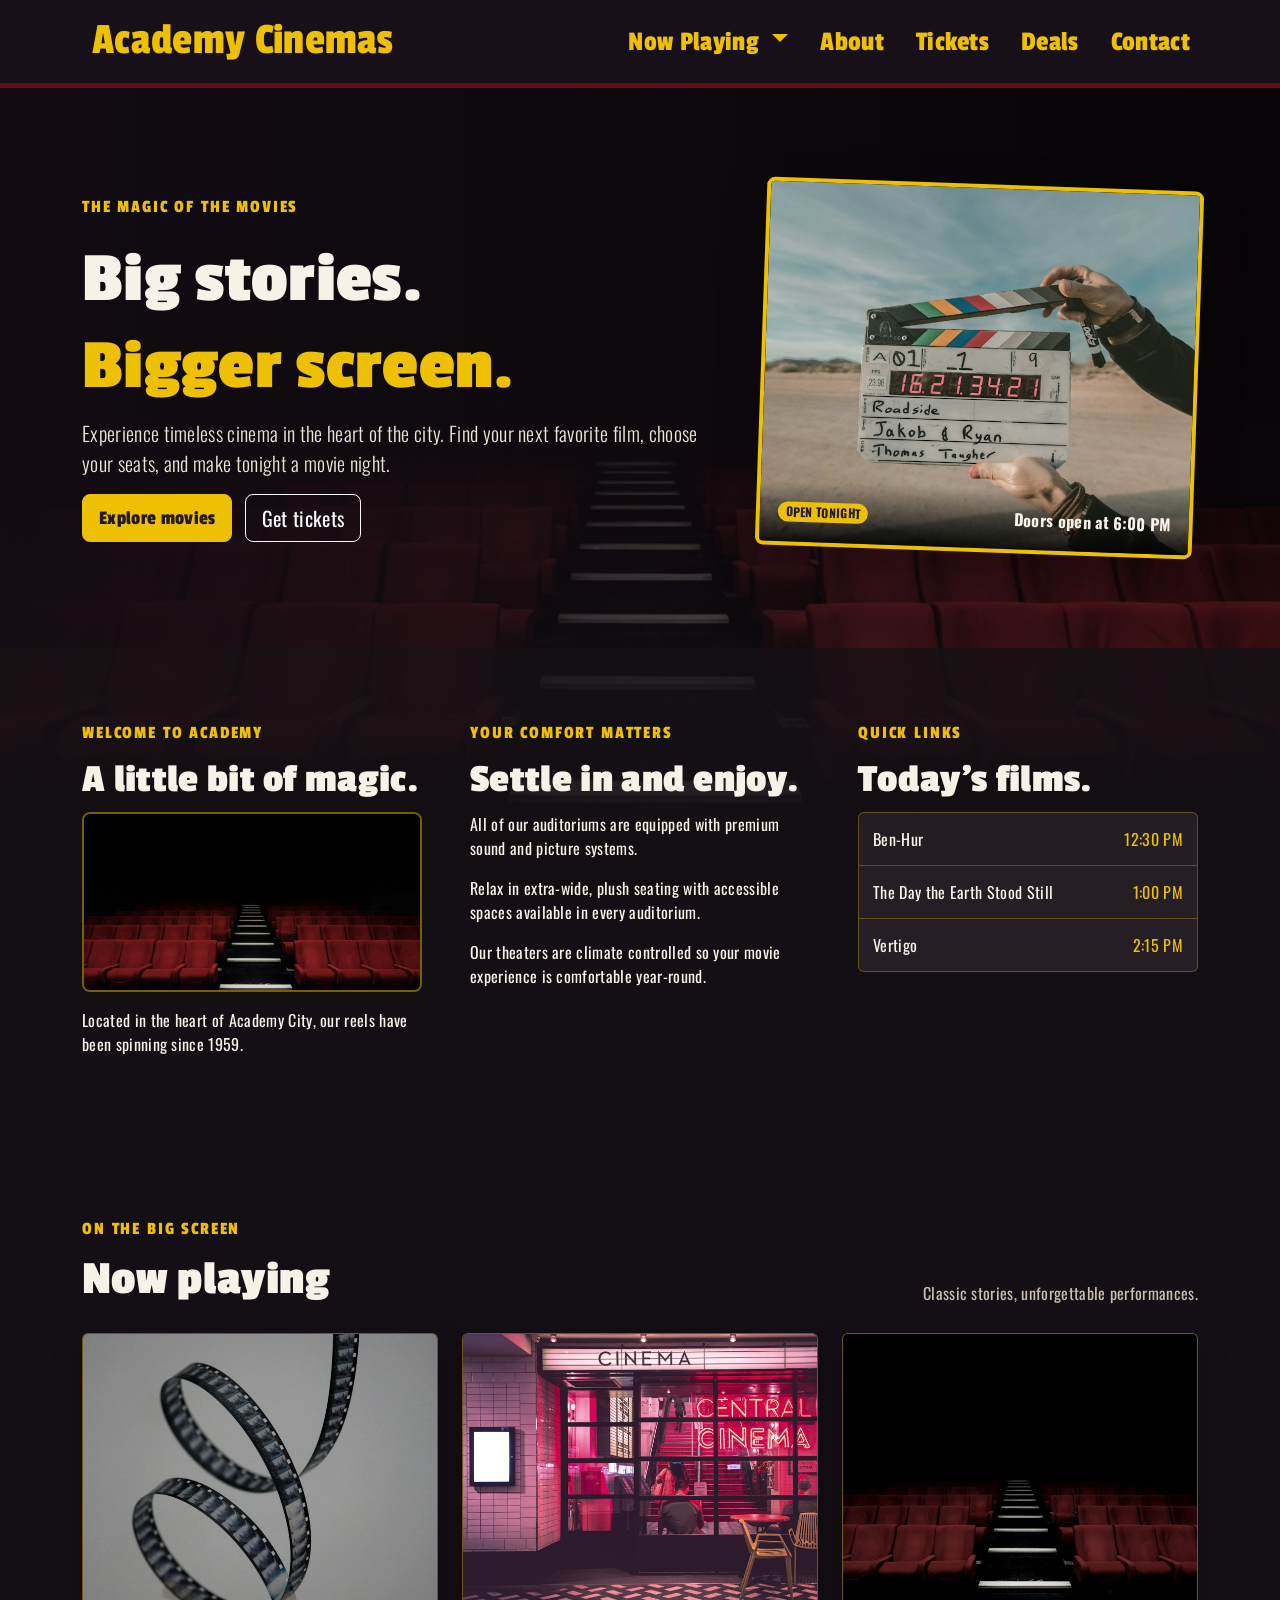
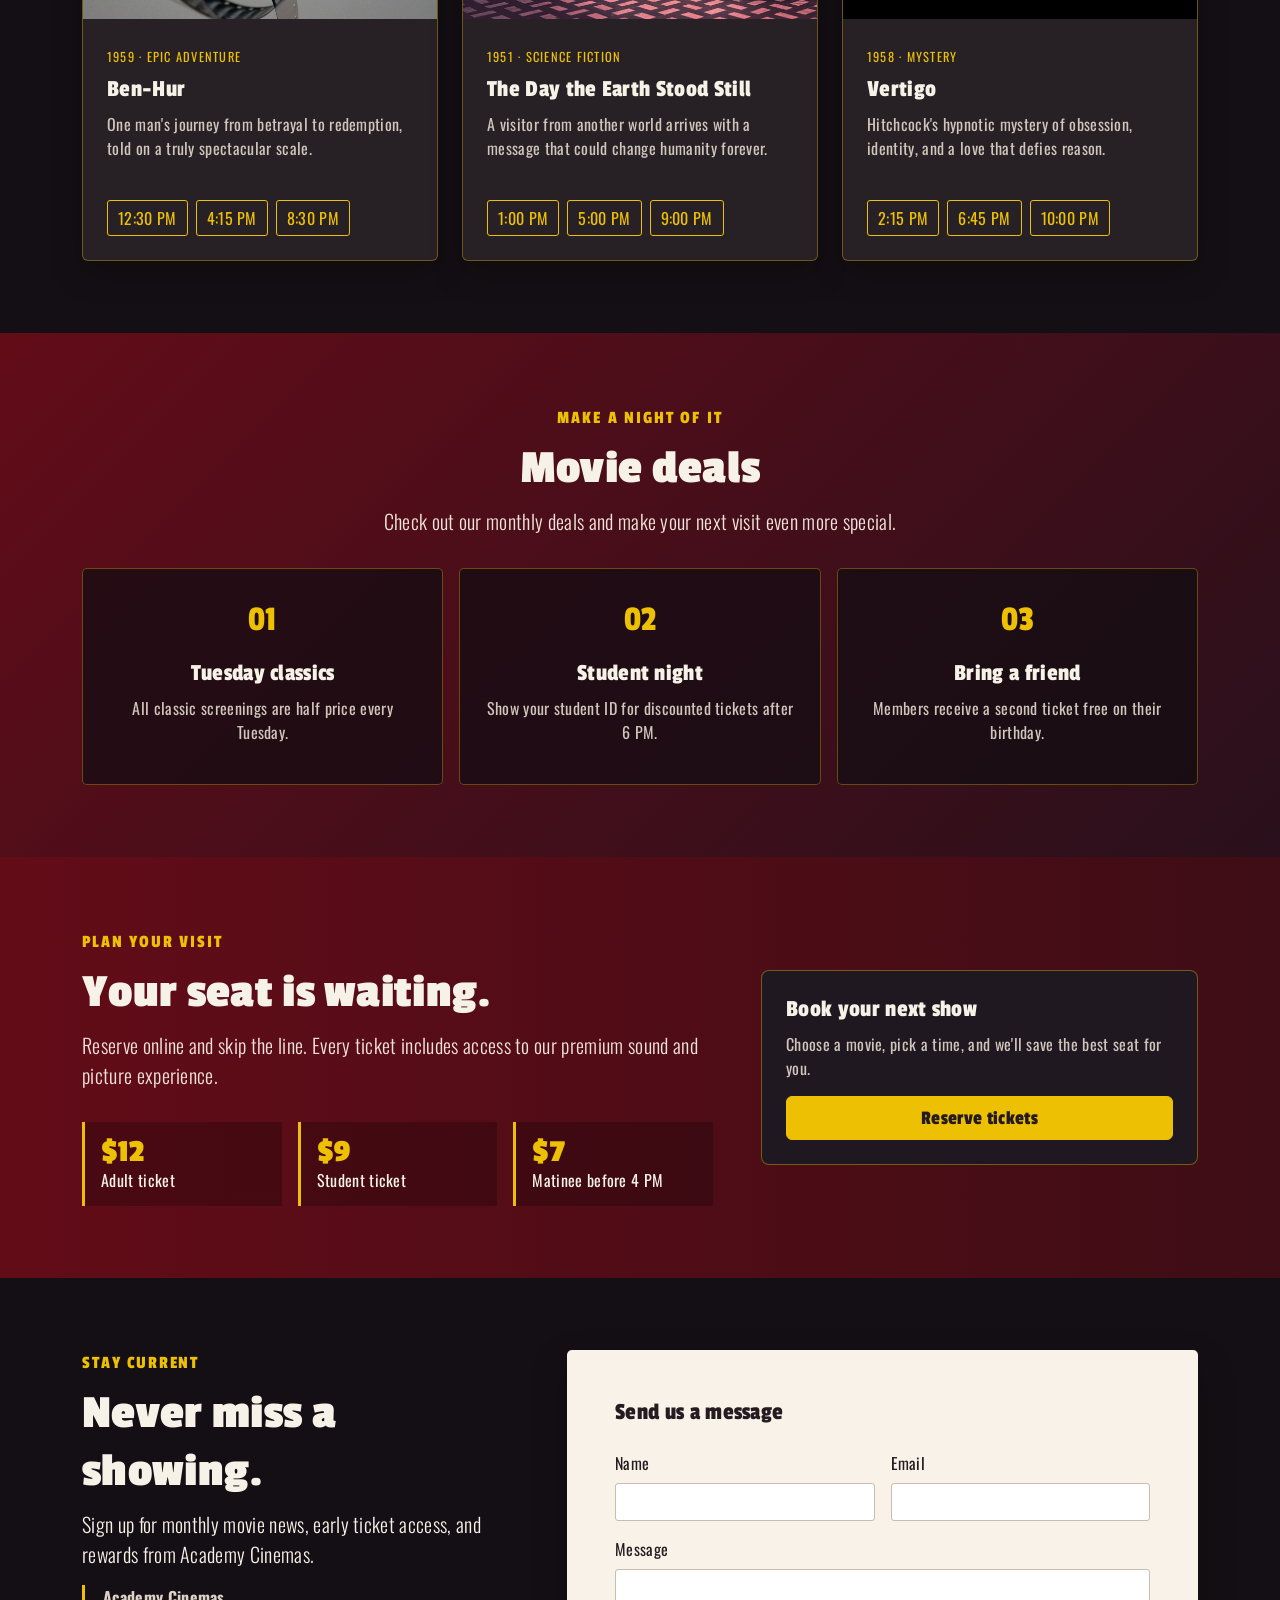
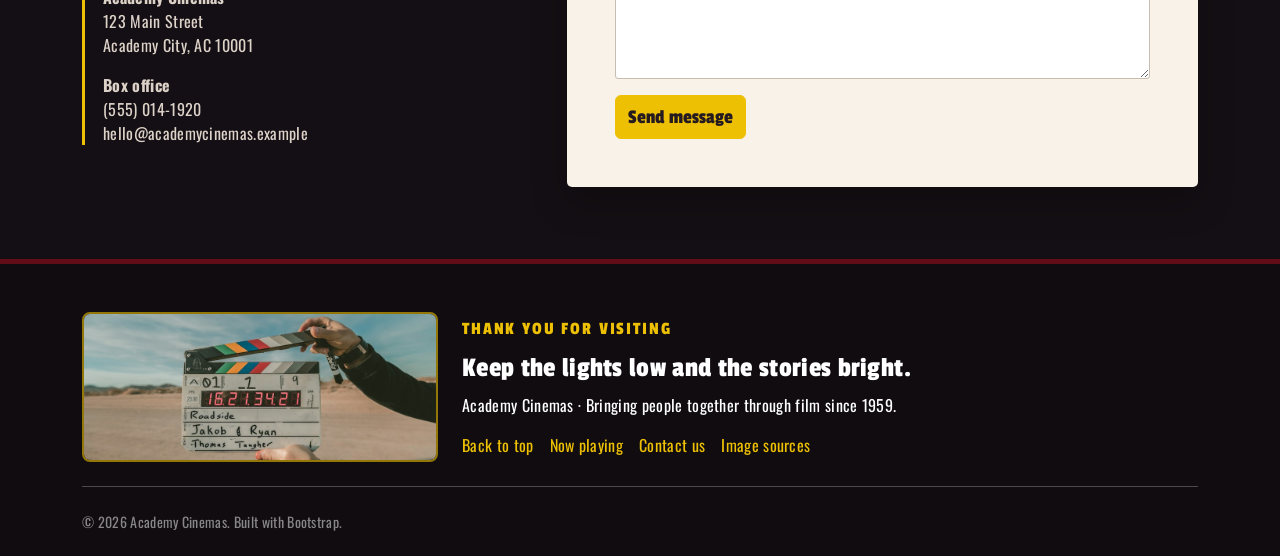
==== commit c289ca42: "Document Academy Cinemas image sources" ====
--- a/Academy-Cinemas/index.html
+++ b/Academy-Cinemas/index.html
@@ -230,7 +230,7 @@
             <h2 class="h3">Keep the lights low and the stories bright.</h2>
             <p class="mb-3">Academy Cinemas · Bringing people together through film since 1959.</p>
             <div class="d-flex flex-wrap gap-3">
-              <a href="#home">Back to top</a><a href="#now-playing">Now playing</a><a href="#contact">Contact us</a>
+              <a href="#home">Back to top</a><a href="#now-playing">Now playing</a><a href="#contact">Contact us</a><a href="IMAGE-SOURCES.md">Image sources</a>
             </div>
           </div>
         </div>
